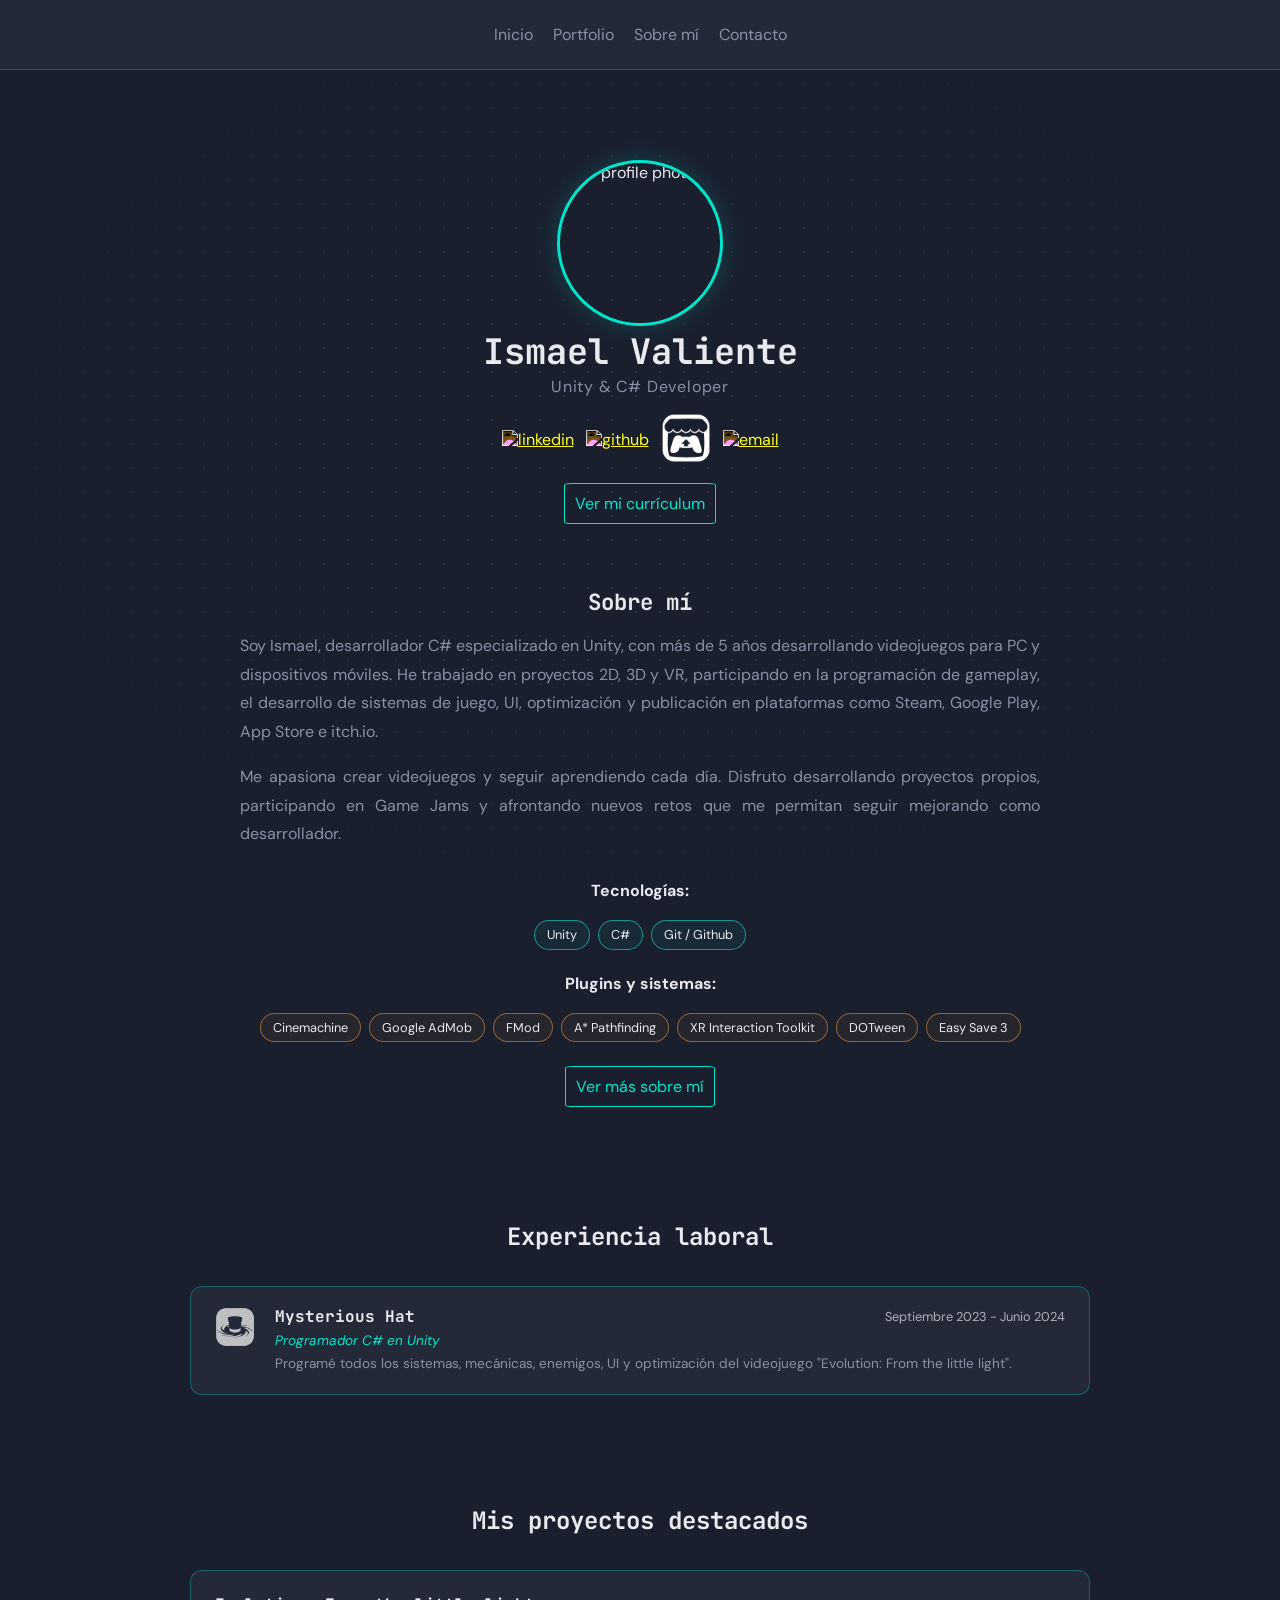
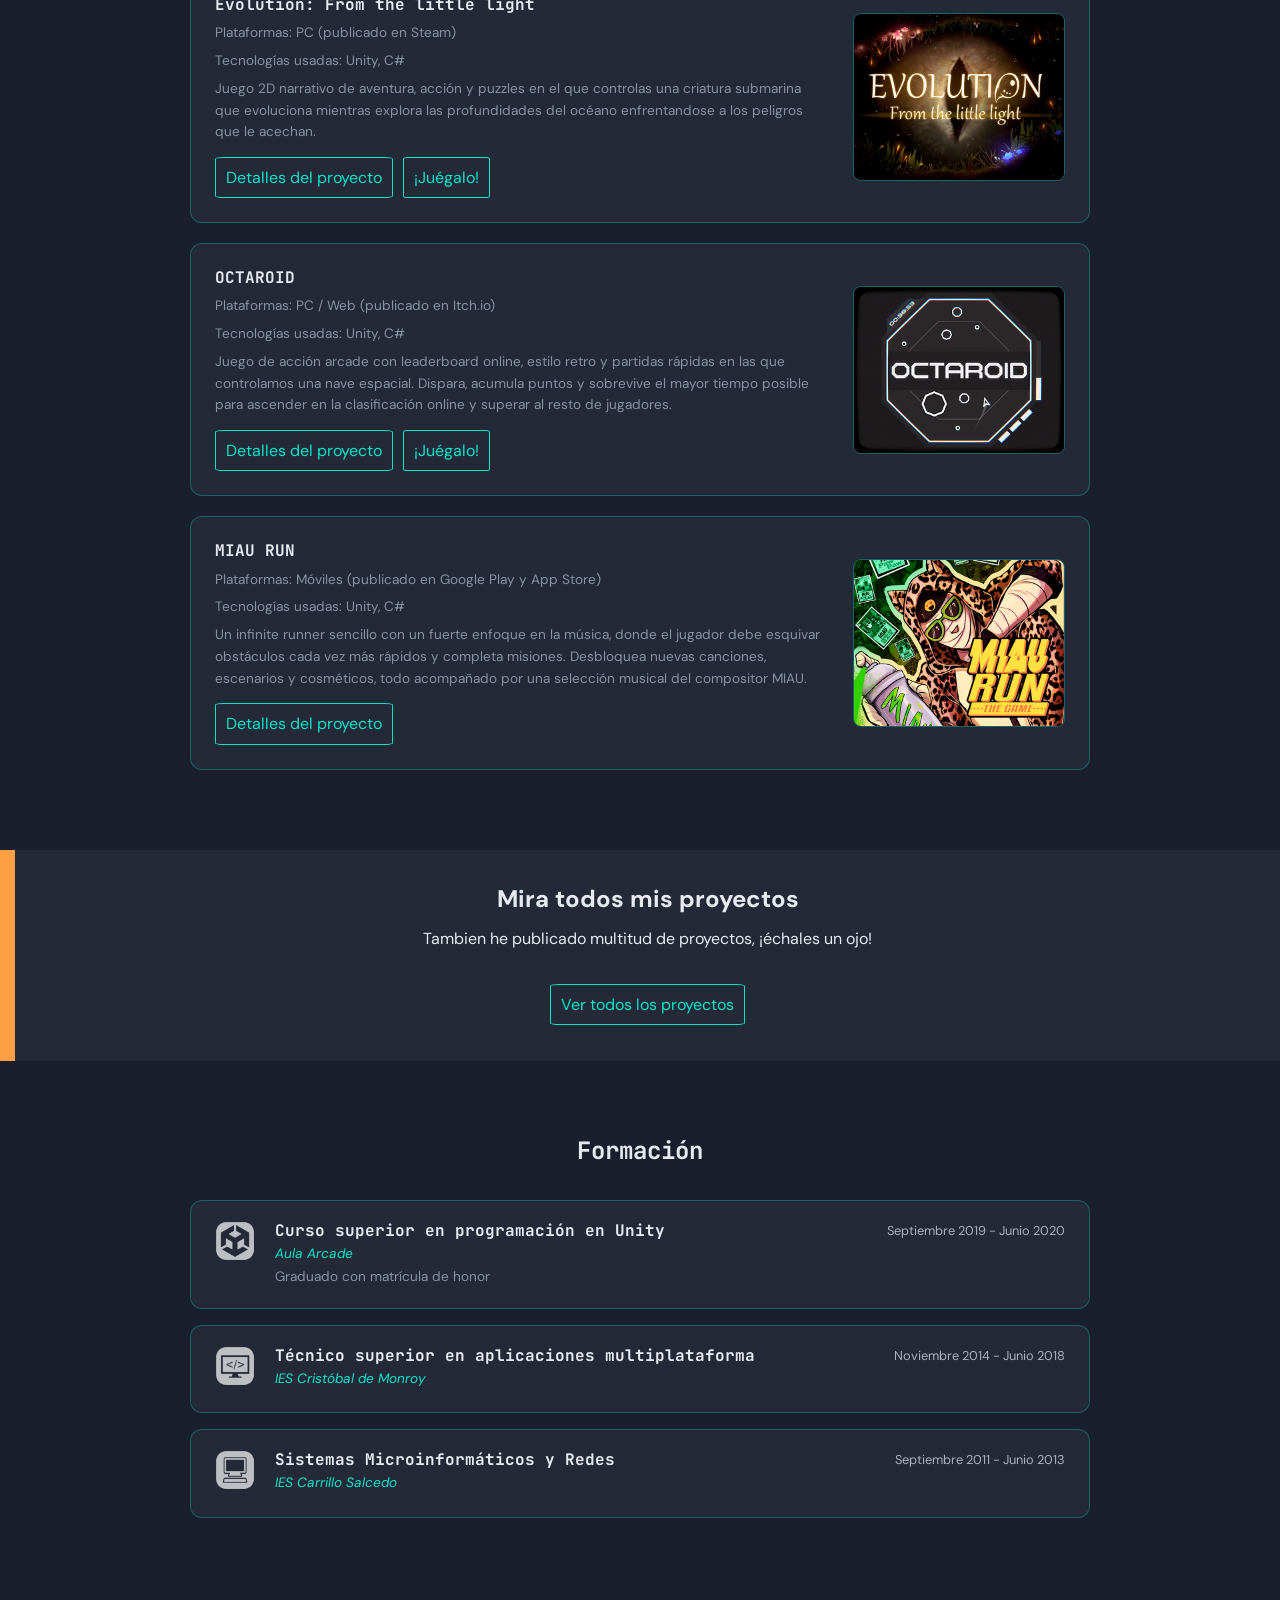
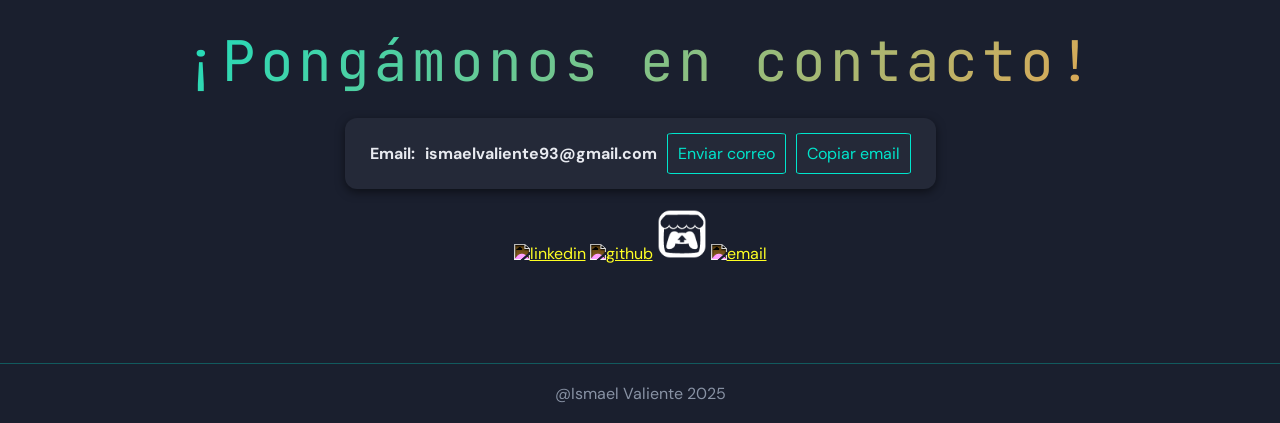
==== index.html @ 90ca14db "Index page play now button removed from MIAU RUN" ====
<!DOCTYPE html>
<html lang="en">

<head>
    <meta charset="UTF-8">
    <meta name="viewport" content="width=device-width, initial-scale=1.0">
    <!-- Review this part and modify it to your liking -->
    <meta name="description" content="Sample text for portfolio template meta tag">
    <meta name="keywords" content="Sample text for portfolio template meta tag">
    <meta name="author" content="Sample text for portfolio template meta tag">
    <title>Ismael Valiente Porfolio</title>
    <!-- Adding favicon for older and modern browsers,
        It is best to add favicon to the main folder, 
        I used an only ico converter for best result,
        Do not forget to clear you cache to see the changes -->
    <link rel="shortcut icon" type="image/x-icon" href="favicon.ico">
    <link rel="icon" type="image/x-icon" href="favicon.ico">
    <link rel="stylesheet" type="text/css" href="style.css">
    <link rel="stylesheet" type="text/css" href="custom-style.css">
    <!-- font for the quote -->
    <link rel="preconnect" href="https://fonts.googleapis.com">
    <link rel="preconnect" href="https://fonts.gstatic.com" crossorigin>
    <link href="https://fonts.googleapis.com/css2?family=Covered+By+Your+Grace&display=swap" rel="stylesheet">
    <!-- font for the body -->
    <link rel="preconnect" href="https://fonts.googleapis.com">
    <link rel="preconnect" href="https://fonts.gstatic.com" crossorigin>
    <link href="https://fonts.googleapis.com/css2?family=Montserrat:wght@200&display=swap" rel="stylesheet">
    <link rel="preconnect" href="https://fonts.gstatic.com" crossorigin>
    <link href="https://fonts.googleapis.com/css2?family=Montserrat:wght@400&display=swap" rel="stylesheet">
    <!-- font for headings -->
    <link rel="preconnect" href="https://fonts.googleapis.com">
    <link rel="preconnect" href="https://fonts.gstatic.com" crossorigin>
    <link href="https://fonts.googleapis.com/css2?family=Oswald:wght@200&display=swap" rel="stylesheet">
    <link rel="preconnect" href="https://fonts.gstatic.com" crossorigin>
    <link href="https://fonts.googleapis.com/css2?family=Oswald:wght@400&display=swap" rel="stylesheet">
</head>

<body>
    <!-- navigation bar -->
    <nav class="sticky">
        <label for="drop" class="toggle" id="main-toggle">
            <span class="nav-icon"></span>
        </label>
        <input type="checkbox" id="drop">
        <ul class="main-nav">
            <li><a href="index.html">Inicio</a></li>
            <li><a href="portfolio.html">Portfolio</a></li>
            <li><a href="about-me.html">Sobre mí</a></li>
            <li><a href="#contact-me">Contacto</a></li>
        </ul>
    </nav>

    <!-- hero -->
    <section class="hero-section">
        <div class="hero-photo-wrapper">
            <img src="assets/profile-photo.png" alt="profile photo" class="hero-photo">
        </div>
        <h1 class="hero-name">Ismael Valiente</h1>
        <p class="hero-subtitle">Unity & C# Developer</p>
        <div class="hero-social">
            <a href="https://www.linkedin.com/in/ismaelvalientemaldonado/" target="_blank"><img class="logo" src="assets/linkedin.png" alt="linkedin"></a>
            <a href="https://github.com/ixmas93" target="_blank"><img class="logo" src="assets/github.png" alt="github"></a>
            <a href="https://wolf-byte.itch.io/" target="_blank"><img class="logo" src="assets/itchio-icon.png" alt="itch.io"></a>
            <a href="mailto:ismaelvaliente93@gmail.com"><img class="logo" src="assets/email.png" alt="email"></a>
        </div>
        <a href="assets/curriculum.pdf" target="_blank" class="button-outline">Ver mi currículum</a>
    </section>

    <!-- about me -->
    <section class="aboutme-section">
        <h2 class="aboutme-title">Sobre mí</h2>
        <div class="aboutme-text">
            <p>Soy Ismael, desarrollador C# especializado en Unity, con más de 5 años desarrollando videojuegos
                 para PC y dispositivos móviles. He trabajado en proyectos 2D, 3D y VR, participando en la 
                 programación de gameplay, el desarrollo de sistemas de juego, UI, optimización y publicación 
                 en plataformas como Steam, Google Play, App Store e itch.io.</p>

            <p>Me apasiona crear videojuegos y seguir aprendiendo cada día. Disfruto desarrollando proyectos 
                propios, participando en Game Jams y afrontando nuevos retos que me permitan seguir mejorando 
                como desarrollador.</p>
        </div>

        <!-- Tecnologías -->
        <div class="aboutme-pills-block">
            <span class="tech-label">Tecnologías:</span>
            <div class="tech-pills">
                <span class="tech-pill">Unity</span>
                <span class="tech-pill">C#</span>
                <span class="tech-pill">Git / Github</span>
            </div>
        </div>

        <!-- Plugins -->
        <div class="aboutme-pills-block">
            <span class="tech-label">Plugins y sistemas:</span>
            <div class="tech-pills tech-pills-orange">
                <span class="tech-pill">Cinemachine</span>
                <span class="tech-pill">Google AdMob</span>
                <span class="tech-pill">FMod</span>
                <span class="tech-pill">A* Pathfinding</span>
                <span class="tech-pill">XR Interaction Toolkit</span>
                <span class="tech-pill">DOTween</span>
                <span class="tech-pill">Easy Save 3</span>
            </div>
        </div>

        <!-- botón ver más -->
        <div class="aboutme-more">
            <a href="about-me.html" class="button-outline">Ver más sobre mí</a>
        </div>

    </section>

    <!-- EXPERIENCE -->
    <section class="experience-section">
        <h2>Experiencia laboral</h2>

        <!-- Experiencia 1 -->
        <div class="experience-item">
            <div class="experience-left">
                <img src="assets/mysterioushat-icon.png" alt="Empresa Icono" class="experience-icon">
            </div>
            <div class="experience-right">
                <div class="experience-header">
                    <span class="company-name">Mysterious Hat</span>
                    <span class="experience-dates">Septiembre 2023 - Junio 2024</span>
                </div>
                <div class="experience-role">
                    Programador C# en Unity
                </div>
                <div class="experience-description">
                    Programé todos los sistemas, mecánicas, enemigos, UI y optimización del videojuego "Evolution: From the little light".
                </div>
            </div>
        </div>

    </section>

    <!-- MAIN PROJECTS -->
    <section class="featured-projects">
        <h2>Mis proyectos destacados</h2>

        <!-- Evolution -->
        <div class="featured-project">
            <div class="project-info">
                <h3>Evolution: From the little light</h3>
                <p>Plataformas: PC (publicado en Steam)</p>
                <p>Tecnologías usadas: Unity, C#</p>
                <p>
                    Juego 2D narrativo de aventura, acción y puzzles en el que controlas
                    una criatura submarina que evoluciona mientras explora las profundidades
                    del océano enfrentandose a los peligros que le acechan.
                </p>
                <div class="project-buttons">
                    <a href="evolution-project.html" class="button-outline">Detalles del proyecto</a>
                    <a href="https://store.steampowered.com/app/2710880/Evolution_From_the_little_light/"  target="_blank" rel="noopener noreferrer" class="button-outline">¡Juégalo!</a>
                </div>
            </div>

            <div class="project-image">
                <img src="assets/project-assets/evolution-thumbnail.jpg" alt="Evolution game">
            </div>
        </div>

        <!-- Octaroid -->
        <div class="featured-project">
            <div class="project-info">
                <h3>OCTAROID</h3>
                <p>Plataformas: PC / Web (publicado en Itch.io)</p>
                <p>Tecnologías usadas: Unity, C#</p>
                <p>
                    Juego de acción arcade con leaderboard online, estilo retro y partidas rápidas en las que 
                    controlamos una nave espacial. Dispara, acumula puntos y sobrevive el mayor 
                    tiempo posible para ascender en la clasificación online y superar al resto de jugadores.
                </p>

                <div class="project-buttons">
                    <a href="octaroid-project.html" class="button-outline">Detalles del proyecto</a>
                    <a href="https://wolf-byte.itch.io/octaroid" target="_blank" rel="noopener noreferrer" class="button-outline">¡Juégalo!</a>
                </div>
            </div>

            <div class="project-image">
                <img src="assets/project-assets/octaroid-thumbnail.jpg" alt="Octaroid game">
            </div>
        </div>

        <!-- Miau Run -->
        <div class="featured-project">
            <div class="project-info">
                <h3>MIAU RUN</h3>
                <p>Plataformas: Móviles (publicado en Google Play y App Store)</p>
                <p>Tecnologías usadas: Unity, C#</p>
                <p>
                    Un infinite runner sencillo con un fuerte enfoque en la música, donde el jugador 
                    debe esquivar obstáculos cada vez más rápidos y completa misiones. Desbloquea nuevas canciones, escenarios 
                    y cosméticos, todo acompañado por una selección musical del compositor MIAU.
                </p>

                <div class="project-buttons">
                    <a href="miaurun-project.html" class="button-outline">Detalles del proyecto</a>
                </div>
            </div>

            <div class="project-image">
                <img src="assets/project-assets/miaurun-thumbnail.jpg" alt="MIAU RUN">
            </div>
        </div>

    </section>
    

    <!-- ALL PROJECTS BANNER -->
    <article class="baby-pink">
        <h2>Mira todos mis proyectos</h2>
        <p>Tambien he publicado multitud de proyectos, ¡échales un ojo!</p>
        <p class="padding-top"><a href="portfolio.html" class="button-outline">Ver todos los proyectos</a></p>
    </article>


    <!-- FORMACIÓN -->
    <section class="experience-section">
        <h2>Formación</h2>

        <div class="experience-item">
            <div class="experience-left">
                <img src="assets/unity-icon.png" alt="Formación icono" class="experience-icon">
            </div>
            <div class="experience-right">
                <div class="experience-header">
                    <span class="company-name">Curso superior en programación en Unity</span>
                    <span class="experience-dates">Septiembre 2019 - Junio 2020</span>
                </div>
                <div class="experience-role">Aula Arcade</div>
                <div class="experience-description">Graduado con matrícula de honor</div>
            </div>
        </div>

        <div class="experience-item">
            <div class="experience-left">
                <img src="assets/programming-icon.png" alt="Formación icono" class="experience-icon">
            </div>
            <div class="experience-right">
                <div class="experience-header">
                    <span class="company-name">Técnico superior en aplicaciones multiplataforma</span>
                    <span class="experience-dates">Noviembre 2014 - Junio 2018</span>
                </div>
                <div class="experience-role">IES Cristóbal de Monroy</div>
            </div>
        </div>

        <div class="experience-item">
            <div class="experience-left">
                <img src="assets/informatic-icon.png" alt="Formación icono" class="experience-icon">
            </div>
            <div class="experience-right">
                <div class="experience-header">
                    <span class="company-name">Sistemas Microinformáticos y Redes</span>
                    <span class="experience-dates">Septiembre 2011 - Junio 2013</span>
                </div>
                <div class="experience-role">IES Carrillo Salcedo</div>
            </div>
        </div>

    </section>

    <!-- contact me -->
    <section id="contact-me" class="contact-section">
        <h1 class="medium-spacing center">¡Pongámonos en contacto!</h1>

        <section class="contact-email">
            <span class="email-label">Email:</span>
            <span id="email-address">ismaelvaliente93@gmail.com</span>
            <a href="mailto:ismaelvaliente93@gmail.com" class="button-outline">Enviar correo</a>
            <a href="javascript:void(0)" class="button-outline" onclick="copyEmail()">Copiar email</a>
            <span id="copy-message" class="copy-popup"></span>
        </section>

        <section class="box-contact margin-auto padding-top">
            <span>
                <a href="https://www.linkedin.com/in/ismaelvalientemaldonado/" target="_blank"><img class="logo" src="assets/linkedin.png" alt="linkedin"></a>
            </span>
            <span>
                <a href="https://github.com/ixmas93" target="_blank"><img class="logo" src="assets/github.png" alt="github"></a>
            </span>
            <span>
                <a href="https://wolf-byte.itch.io/" target="_blank"><img class="logo" src="assets/itchio-icon.png" alt="itch.io"></a>
            </span>
            <span>
                <a href="mailto:ismaelvaliente93@gmail.com" target="_blank"><img class="logo" src="assets/email.png" alt="email"></a>
            </span>
        </section>
    </section>

    <!-- footer -->
    <footer>@Ismael Valiente 2025</footer>

</body>

</html>


<script>

function copyEmail() {
    const email = document.getElementById("email-address").textContent;
    navigator.clipboard.writeText(email);

    const message = document.getElementById("copy-message");
    message.textContent = "¡Email copiado!";

    // posiciónar la burbuja sobre el botón
    const button = event.currentTarget;
    const rect = button.getBoundingClientRect();

    // ponemos la burbuja ligeramente arriba del botón
    message.style.top = (button.offsetTop - 30) + "px";
    message.style.left = button.offsetLeft + "px";

    // mostrar
    message.classList.add("visible");

    // desaparecer después de 2 segundos
    setTimeout(() => {
        message.classList.remove("visible");
    }, 2000);
}

</script>
---- style.css ----
/* BODY */
html{
    font-size: 100%;
    line-height: 1.2rem;
    /* text-size adjust is to maintain the text-size even when the users rotates their phone to landscape view */
    -webkit-text-size-adjust: 100%;
    /* Firefox supports only the android version and safari supports only the ios version at the moment according to MDN (2023)*/
    -moz-text-size-adjust: 100%;
    -ms-text-size-adjust: 100%;
}

body {
    background-color: rgba(253, 244, 244, 30%);
    font-family: 'Montserrat', Arial, sans-serif;
    margin: 0px;
}
/*-------------------------------------------*/

/* GENERAL */
/* Fonts */
.large{
    font-weight: normal;
    line-height: normal;
    font-family: 'Oswald', Arial, sans-serif;
    font-size: 5rem;
    letter-spacing: 4px;
    font-weight: bold;
    text-transform: uppercase;
    margin: 0px;  
    background-image: linear-gradient(135deg, rgb(250, 113, 283)0%, rgb(255, 142, 134)60%);
    background-clip: text;
    -webkit-background-clip: text;
    -webkit-text-fill-color: transparent;
    word-wrap: break-word;
}

.medium-spacing{
    font-weight: normal;
    line-height: normal;
    font-family: 'Oswald', Arial, sans-serif;
    font-size: 4rem;
    letter-spacing: 4px;
    margin: 0px;
}

.medium-spacing-halfsize{
    font-weight: normal;
    line-height: normal;
    font-family: 'Oswald', Arial, sans-serif;
    font-size: 2rem;
    letter-spacing: 4px;
    margin: 0px;
}

.main-title-large{
    font-weight: normal;
    line-height: normal;
    font-size: 3rem;
}

.main-title{
    font-weight: normal;
    line-height: normal;
    font-size: 1.5rem;
}

.small{
    font-weight: normal;
    font-size: 0.7rem;
}

.quote{
    font-family: 'Covered By Your Grace', cursive, sans-serif;
    font-size: 1.5em;
}

.uppercase{
    text-transform: uppercase;
}

.italic{
    font-style: italic;
}

.bold{
    font-weight: bold;
}

.colorful-letter{
    background-image: linear-gradient(135deg, rgb(250, 113, 283)0%, rgb(255, 142, 134)60%);
    background-clip: text;
    -webkit-background-clip: text;
    -webkit-text-fill-color: transparent;
}

/* Background colors */
.baby-pink{
    background-color: rgba(253, 129, 187, 0.3);
    margin: 20px auto;
    padding: 20px;
    text-align: center;
}

.baby-pink-light{
    background-color: rgba(243, 162, 200, 0.3);
    margin: 20px auto;
    padding: 20px;
    text-align: center;
}

/* Setting alignments and sizing */
/* for the flexbox */
.wrapper{
    max-width: 1200px;
    margin: auto;
    padding: 20px;
    display: flex;
    gap: 20px 20px;
}

.column{
    flex: 50%;
}

.w-900{
    max-width: 900px;
    margin: auto;
}

/* for the grid system */
.grid-system-2{
    display: grid;
    grid-template-columns: repeat(2, 1fr);
    gap: 1rem;
}

.grid-system-4{
    display: grid;
    grid-template-columns: repeat(auto-fill, minmax(200px, 1fr));
    gap: 1rem;
}

/* other */
.max-width{
    max-width: 450px;
}

.max-height{
    max-height: 350px;
}

.align-center{
    align-self: center;
}

.justify-content{
    justify-content: right;
}

.justify{
    text-align: justify;
}

.center{
    text-align: center;
}

.padding{
    padding: 20px;
}

.padding-top{
    padding-top: 20px;
}

.padding-right{
    padding-right: 20px;
}

.padding-bottom{
    padding-bottom: 20px;
}

.padding-left{
    padding-left: 20px;
}

.margin-auto{
    margin: auto;
}

.margin-trbl10{
    margin: 10px;
}

/* for sticky bottom button */
.flex{
    display: flex;
    flex-direction: column;
}

.bottom{
    align-self: flex-start;
    margin-top: auto;
}

/* Miscellaneous */
.button{
    background-color: rgba(253, 129, 187, 0.3);
    padding: 10px;
    text-decoration: none;
    border-radius: 5%;
    color: black;
}

/* I only used button-outline on this project, but you may like the other one more */
.button-outline{
    border: 2px solid  rgba(253, 129, 187, 0.3);
    padding: 10px;
    text-decoration: none;
    border-radius: 5%;
    color: black;
}

.link{
    text-decoration: none;
}

/* I had to double this code, because of the :hover and :active on link above */
.link-no-scale{
    text-decoration: none;
}

.no-padding-list-item{
    padding-left: 0;
}

.padding-list-10{
    padding: 10px;
}

.no-bullet-list{
    list-style-type: none;
}

.project-card-button{
    display: flex;
    gap: 10px;
    margin-top: auto;
}

/* ---------------------------------- */

/* ANIMATIONS AND OTHER BEAUTIES */
.button-outline:hover, .button-outline:active{
    border: 2px solid rgba(253, 129, 187, 0.3);
    background-color: rgba(253, 129, 187, 0.6);
    padding: 10px;
    text-decoration: none;
    border-radius: 5%;
    color: rgb(255, 255, 255);
    transition: background-color 1s ease, color 1s ease;
    box-sizing: border-box;
}

.link:hover, .link:active{
    font-size: 1.2rem;
    transform: scale(1.5);
    transition: 1s ease-in-out;
    /* second solution: */
    /* font-size: 1.2rem; 
    transition: font-size 2s ease-in-out;  */
}

.progress-bar:hover, .progress-bar:active {
    box-shadow: 5px 5px 5px #cdadcd;
    transition: box-shadow 1s ease;
}

/* ---------------------------------- */

/* NAV */
nav {
    margin-bottom: 30px;
}

.main-nav{
    background-color: rgb(253, 249, 249);
    display: flex;
    list-style-type: none;
    justify-content: center;
    padding: 20px;
    margin: 0px;
}

.main-nav li {
    padding: 5px 10px;
}

.main-nav li a {
    color: #000000;
    text-decoration: none;
}

.main-nav li a:hover {
    color: rgb(20, 255, 236);
    text-decoration: none;
    font-weight: bold;
}

.sticky {
    position: -webkit-sticky; /* for Safari */
    position: sticky;
    top: 0;
    align-self: flex-start; /* <-- this is the fix */
}

/* Nav-icon */
.toggle, #drop{
    display: none;
}

#main-toggle{
    border: 1px solid #df36854d;
    float: right;
    padding: 20px;
    /* position: relative; */
    user-select: none;
}

.nav-icon{
    background-color: #df36854d;
    display: block;
    height: 3px;
    width: 10px;
    position: relative;
}

.nav-icon::before,
.nav-icon::after{
    background-color: #df36854d;
    content: "";
    display: block;
    height: 100%;
    width: 100%;
    position: absolute;
}

.nav-icon::before{
    top: 5px;
}

.nav-icon::after{
    top: -5px;
}
/* ---------------------------------- */

/* FOOTER */
footer{
    color: #000000;
    text-align: center;
    padding: 20px 0px;
}
/* ---------------------------------- */

/* INTRODUCTION */
.header-img{
    border-radius: 70%;
}
/* ---------------------------------- */

/* ARTICLE */
/* Everything here is made with general classes. Find them in the GENERAL section */
/* ---------------------------------- */

/* ABOUT ME */
/* Everything here is made with general classes. Find them in the GENERAL section */
/* ---------------------------------- */

/* SKILLS */
.skills {
    list-style: none;
    text-transform: uppercase;
}

.progress-bar {
    background-color: #323232;
    display: block;
    height: 10px;
    border-radius: 20px;
}

.progress-bar span {
    height: 10px;
    float: left;
    background: linear-gradient(135deg, rgb(13, 115, 119)0%, rgb(20, 255, 236)60%);
    border-radius: 20px;
    -webkit-background: linear-gradient(135deg, rgb(13, 115, 119) 0%, rgb(20, 255, 236) 60%);
    -webkit-border-radius: 20px;
}

.html {
    width: 90%;
    animation: html 3s;
}

.css {
    width: 75%;
    animation: css 3s;
}

.javascript {
    width: 63%;
    animation: javascript 3s;
}

.php {
    width: 54%;
    animation: php 3s;
}

.comm-adapt {
    width: 90%;
    animation: comm-adapt 3s;
}

.team-player {
    width: 85%;
    animation: team-player 3s;
}

.problem-solving {
    width: 82%;
    animation: problem-solving 3s;
}

.open-minded {
    width: 75%;
    animation: open-minded 3s;
}

@keyframes html {
    0% {
        width: 0%;
    }
    100% {
        width: 90%;
    }
}

@keyframes css {
    0% {
        width: 0%;
    }
    100% {
        width: 75%;
    }
}

@keyframes javascript {
    0% {
        width: 0%;
    }
    100% {
        width: 63%;
    }
}

@keyframes php {
    0% {
        width: 0%;
    }
    100% {
        width: 54%;
    }
}

@keyframes comm-adapt {
    0% {
        width: 0%;
    }
    100% {
        width: 90%;
    }
}

@keyframes team-player {
    0% {
        width: 0%;
    }
    100% {
        width: 85%;
    }
}

@keyframes problem-solving {
    0% {
        width: 0%;
    }
    100% {
        width: 82%;
    }
}

@keyframes open-minded {
    0% {
        width: 0%;
    }
    100% {
        width: 75%;
    }
}
/* ---------------------------------- */

/* PROJECTS */
/* I also used these card settings on other sub-pages */
.card{
    box-shadow: 0 3px 10px rgb(127 110 187 / 0.2); 
    padding: 20px;
}

.box{
    display: block;       
    width: 95%;           
    max-width: 400px;     
    height: auto;         
    margin: 0 auto 15px auto; 
}

.column.card.justify.flex{
    display: flex;
    flex-direction: column;
    width: 100%;       
    max-width: 300px;  /* controla el ancho máximo de cada tarjeta */
}

.projects-wrapper {
    display: flex;
    flex-wrap: wrap;          /* permite que bajen a otra fila si no caben */
    justify-content: center;  /* centra las tarjetas horizontalmente */
    gap: 20px 20px;           /* espacio entre tarjetas */
    max-width: 1200px;        /* ancho máximo opcional */
    margin: auto;             /* centra el contenedor en la página */
    padding: 20px;            /* igual que tu wrapper original */
}

/* ---------------------------------- */

/* CONTACT ME */
.box-contact{
    display: block;
    width: 100%; 
    text-align: center;
}

.logo{
    width: 50px;
}
/* ---------------------------------- */

/* SPECIAL THANKS */
/* Everything here is made with general classes. Find them in the GENERAL section */
/* ---------------------------------- */

/* RESPONSIVENESS */
/* Had to pay attention for that wondow.innerWidth when calculated max-width */
@media screen and (max-width: 867px){
    body{
        font-size: 90%;
    }

    .grid-system-2{
        grid-template-columns: 1fr;
    }

    .large{
        font-size: 4rem;
    }

    .medium-spacing{
        font-size: 2.5rem;
    }

    .main-title-large{
        font-size: 2rem;
        text-align: center;  
        margin: 0;
    }

    .main-title{
        text-align: center;
        margin: 0;
    }

    .small{
        font-size: 0.6rem;
    }

    .max-width{
        max-width: 300px
    }

    .max-height{
        max-height: 250px;
    }

    .padding-top{
        padding-top: 10px;
    }
    
    .padding-right{
        padding-right: 10px;
    }

    .padding-bottom{
        padding-bottom: 10px;
    }
    
    .padding-left{
        padding-left: 10px;
    }

    .logo{
        width: 40px;
    }
}

/* wrapper on home page looks better with this @media */
@media screen and (max-width: 750px){
    .wrapper{
        flex-direction: column;
        gap: 20px 0px;
    }

    .column{
        flex: 100%;
    }

    .box{
        width: 90%;
        margin: 0 auto 15px auto;
    }

    .thanks{
        text-align: center;
    }
}

/* media query for hamburger menu with dropdown */
@media screen and (max-width: 510px){
    .main-nav{
        display: none;
    }

    .toggle{
        display: block;
        background-color: #ffffff;
        border: 1px solid #fd81bb4d;
    }
    
    .toggle:hover{
        background-color: #f0e7e7;
    }
    
    #drop:checked+.main-nav{
        display: block;
    }

    nav{
        padding-bottom: 25px;
    }

    .max-width{
        max-width: 100%;
    }
}

/* media query for smaller screens */
/* smaller fonts were my way to go */
@media screen and (max-width: 377px){
    body{
        line-height: 1.5rem;
    }

    .large{
        font-size: 3rem;
    }

    .medium-spacing{
        font-size: 1.5rem;
    }

    .medium-spacing-halfsize{
        font-size: 1.5rem;
    }

    .main-title{
        font-size: 1rem;
    }

    .main-title-large{
        font-size: 1.5rem;
    }
}

/* DARK THEME */
@media (prefers-color-scheme: dark) {
    body {
        background-color: rgb(33, 33, 33);
        color: white;
    }

    .baby-pink {
        background-color: rgb(13, 115, 119);
    }

    .baby-pink-light {
        background-color: rgb(33, 33, 33);
        border: 2px solid rgb(13, 115, 119);
    }

    .main-nav {
        background-color: rgb(33, 33, 33);
    }

    .main-nav li a {
        color: white;
    }

    .main-nav li a:hover {
        color: rgb(20, 255, 236);
    }

    #main-toggle{
        border: 1px solid rgba(255, 255, 255, 0.6);
        background-color: rgb(33, 33, 33);
    }
    
    .nav-icon{
        background-color: rgba(255, 255, 255, 0.6);
    }
    
    .nav-icon::before,
    .nav-icon::after{
        background-color: rgba(255, 255, 255, 0.6);
    }

    .button-outline{
        border: 2px solid rgb(20, 255, 236);
        color: white;
    }

    .button-outline:hover, .button-outline:active{
        border: 2px solid rgb(20, 255, 236);
        background-color: rgb(0, 164, 148);
    }

    .card{
        box-shadow: 0 0px 0px; 
        border: 2px solid rgb(20, 255, 236);
    }

    .logo{
        background-color: white;
        padding: 2px;
        border-radius: 4px;
    }

    .hobbies{
        background-color: white;
        border-radius: 100%;
        padding: 10px;
    }

    footer{
        color: white;
    }

    @media screen and (max-width: 929px) {
        .baby-pink-light {
            margin-left: 10px;
            margin-right: 10px;
        }
    }
}
---- custom-style.css ----
/* =========================
   TEMA GENERAL
========================= */
@import url('https://fonts.googleapis.com/css2?family=JetBrains+Mono:wght@400;700&family=DM+Sans:wght@300;400;500&display=swap');

:root {
    --color-bg:        #1a1f2e;
    --color-bg-card:   #242938;
    --color-accent:    #00e5cc;
    --color-accent2:   #ff9f43;
    --color-text:      #e8eaf0;
    --color-text-muted:#8892a4;
    --color-border:    rgba(0, 229, 204, 0.3);
}

body {
    background-color: var(--color-bg);
    color: var(--color-text);
    font-family: 'DM Sans', sans-serif;
}

body::before {
    content: '';
    position: fixed;
    inset: 0;
    z-index: -1;
    background-image: radial-gradient(circle, #00e5cc 1px, transparent 1px);
    background-size: 24px 24px;
    opacity: 0.1; /* <-- cambia este valor para más o menos intensidad */
    mask-image: radial-gradient(ellipse at center, black 40%, transparent 80%);
    -webkit-mask-image: radial-gradient(ellipse at center, black 40%, transparent 80%);
}

/* Fuente monospace para títulos grandes */
.large, .medium-spacing, .medium-spacing-halfsize {
    font-family: 'JetBrains Mono', monospace !important;
    background-image: linear-gradient(135deg, var(--color-accent) 0%, var(--color-accent2) 100%);
    background-clip: text;
    -webkit-background-clip: text;
    -webkit-text-fill-color: transparent;
}

.main-title-large, .main-title {
    font-family: 'JetBrains Mono', monospace !important;
    color: var(--color-text);
}

/* Nav */

/* Nav siempre por encima */
nav {
    z-index: 100;
}

.main-nav {
    background-color: var(--color-bg-card);
    border-bottom: 1px solid var(--color-border);
}

.main-nav li a {
    color: var(--color-text-muted);
}

.main-nav li a:hover {
    color: var(--color-accent);
}

/* Secciones con fondo alternativo */
.baby-pink {
    background-color: var(--color-bg-card);
    border-left: 15px solid var(--color-accent2);
    color: var(--color-text);
}

.baby-pink-light {
    background-color: var(--color-bg-card);
    border: 1px solid var(--color-border);
    color: var(--color-text);
}

/* Botones */
.button-outline {
    border: 1.5px solid var(--color-accent);
    color: var(--color-accent);
    background: transparent;
}

.button-outline:hover, .button-outline:active {
    background-color: var(--color-accent);
    color: var(--color-bg);
    border-color: var(--color-accent);
    transform: none;
}

/* Tarjetas */
.card {
    background-color: var(--color-bg-card);
    border: 1px solid var(--color-border);
    box-shadow: none;
}

/* Colorful letter ahora usa el acento */
.colorful-letter {
    background-image: linear-gradient(135deg, var(--color-accent) 0%, var(--color-accent2) 100%);
    background-clip: text;
    -webkit-background-clip: text;
    -webkit-text-fill-color: transparent;
}

/* Footer */
footer {
    color: var(--color-text-muted);
    border-top: 1px solid var(--color-border);
}

/* Iconos de contacto */
.logo {
    background-color: transparent;
    filter: invert(1) brightness(2);
}


/* =========================
   GENERAL
========================= */
button.button-outline{
    background: transparent;
    border: 2px solid rgba(253, 129, 187, 0.3);
    padding: 10px;
    border-radius: 5%;
    color: rgb(255, 255, 255);
    cursor: pointer;
}


/* =========================
   TECH STACK (SOBRE MÍ)
========================= */
.tech-stack {
    margin-top: 30px;
}

.tech-label {
    font-size: 1rem;
    font-weight: bold;
    display: block;
    margin-bottom: 8px;
}

.tech-pills {
    display: flex;
    flex-wrap: wrap;
    gap: 8px;
}

.tech-pill {
    border: 1.5px solid rgba(20, 255, 236, 0.5);
    border-radius: 20px;
    padding: 4px 12px;
    font-size: 0.8rem;
    background-color: rgba(20, 255, 236, 0.05);
    transition: background-color 0.3s ease, color 0.3s ease;
}

.tech-pill:hover {
    background-color: rgb(0, 164, 148);
    border-color: rgb(20, 255, 236);
    color: white;
}

/* =========================
   PILLS NARANJA (PLUGINS)
========================= */
.tech-pills-orange .tech-pill {
    border-color: rgba(255, 159, 67, 0.5);
    background-color: rgba(255, 159, 67, 0.05);
}

.tech-pills-orange .tech-pill:hover {
    background-color: var(--color-accent2);
    border-color: var(--color-accent2);
    color: var(--color-bg);
}


/* =========================
   EMAIL EN SOBRE MÍ
========================= */
.aboutme-contact {
    display: flex;
    flex-wrap: wrap;
    align-items: center;
    gap: 10px;
    margin-top: 20px;
    padding: 14px 20px;
    border-radius: 12px;
    background-color: var(--color-bg-card);
    border: 1px solid var(--color-border);
    position: relative;
}


/* =========================
   EXPERIENCIA Y FORMACIÓN
========================= */
.experience-section {
    max-width: 900px;
    margin: auto;
    padding: 40px 20px;
}

.experience-section h2 {
    text-align: center;
    margin-bottom: 40px;
    font-family: 'JetBrains Mono', monospace;
    color: var(--color-text);
}

.experience-item {
    display: flex;
    align-items: flex-start;
    gap: 20px;
    margin-bottom: 16px;
    padding: 20px 24px;
    background-color: var(--color-bg-card);
    border: 1px solid var(--color-border);
    border-radius: 12px;
    transition: border-color 0.3s ease;
}

.experience-item:hover {
    border-color: var(--color-accent);
}

.experience-left {
    flex-shrink: 0;
}

.experience-icon {
    width: 40px;
    height: 40px;
    border-radius: 8px;
    filter: invert(1) brightness(2);
    opacity: 0.7;
}

.experience-right {
    flex: 1;
}

.experience-header {
    display: flex;
    justify-content: space-between;
    align-items: flex-start;
    gap: 12px;
    margin-bottom: 4px;
    flex-wrap: wrap;
}

.company-name {
    font-size: 1rem;
    font-weight: bold;
    color: var(--color-text);
    font-family: 'JetBrains Mono', monospace;
}

.experience-dates {
    font-size: 0.8rem;
    color: var(--color-text);
    white-space: nowrap;
    opacity: 0.7;
}

.experience-role {
    font-style: italic;
    font-size: 0.85rem;
    color: var(--color-accent);
    margin-bottom: 4px;
}

.experience-description {
    font-size: 0.85rem;
    color: var(--color-text-muted);
    line-height: 1.5;
}

@media (max-width: 600px) {
    .experience-item {
        flex-direction: column;
        gap: 12px;
    }

    .experience-header {
        flex-direction: column;
        gap: 4px;
    }

    .experience-dates {
        white-space: normal;
    }
}

/* ===============================
   FEATURED PROJECTS SECTION
================================ */
.featured-projects {
    max-width: 900px;
    margin: auto;
    padding: 40px 20px;
}

.featured-projects h2 {
    text-align: center;
    margin-bottom: 40px;
    font-family: 'JetBrains Mono', monospace;
    color: var(--color-text);
}

.featured-project {
    display: flex;
    align-items: center;
    gap: 30px;
    margin-bottom: 20px;
    padding: 24px;
    background-color: var(--color-bg-card);
    border: 1px solid var(--color-border);
    border-radius: 12px;
    transition: border-color 0.3s ease;
}

.featured-project:hover {
    border-color: var(--color-accent);
}

.project-info {
    flex: 1;
}

.project-info h3 {
    font-family: 'JetBrains Mono', monospace;
    font-size: 1rem;
    color: var(--color-text);
    margin: 0 0 8px;
}

.project-info p {
    font-size: 0.85rem;
    color: var(--color-text-muted);
    margin: 0 0 6px;
    line-height: 1.6;
}

.project-buttons {
    display: flex;
    gap: 10px;
    margin-top: 14px;
    flex-wrap: wrap;
}

.project-image {
    flex-shrink: 0;
}

.project-image img {
    width: 210px;
    height: 166px;
    object-fit: cover;
    border-radius: 8px;
    border: 1px solid var(--color-border);
    display: block;
}

@media (max-width: 650px) {
    .featured-project {
        flex-direction: column;
    }

    .project-image img {
        width: 100%;
        height: auto;
    }

    .project-buttons {
        justify-content: center;
    }
}

.button-outline {
    border: 1.5px solid var(--color-accent);
    color: var(--color-accent);
    background: transparent;
    box-sizing: border-box;
    display: inline-block;
}

.button-outline:hover, .button-outline:active {
    background-color: var(--color-accent);
    color: var(--color-bg);
    border-color: var(--color-accent);
    border-width: 1.5px;
    box-sizing: border-box;
    transform: none;
    padding: 10px;
}

/* ===============================
   EMAIL CONTACT
================================ */

.contact-email {
    display: flex;                     /* cambia a flex “normal” */
    width: fit-content;                 /* ancho se ajusta al contenido */
    align-items: center;
    gap: 10px;
    flex-wrap: wrap;
    padding: 15px 25px;
    border-radius: 12px;
    background-color: #242938;
    position: relative;
    margin: 0 auto 30px auto;           /* ahora sí se centra */
    box-shadow: 0 3px 10px rgba(0,0,0,0.5);
}


.email-label{
    font-weight: bold;
}

#email-address{
    font-weight: bold;
}


/* burbuja flotante */
.copy-popup {
    position: absolute;
    background-color: rgba(255, 255, 255, 0.9);
    color: rgb(0, 0, 0);
    padding: 5px 10px;
    border-radius: 5px;
    font-size: 0.9rem;
    opacity: 0;
    pointer-events: none;
    white-space: nowrap;
    transform: translateY(0);
    transition: opacity 0.3s ease, transform 1s ease-out;
    z-index: 10;                       /* siempre encima del contenedor */
}

/* cuando se muestra, aplicamos clase "visible" */
.copy-popup.visible {
    opacity: 1;
    transform: translateY(-20px); /* se moverá 20px hacia arriba */
}

/* =========================
CONTACT SECTION
========================= */
    .contact-section {
        text-align: center;
        padding: 50px 20px 100px; /* <-- margen arriba y abajo de toda la sección */
    }

    .contact-section .medium-spacing {
        font-size: 3.5rem;
        margin-bottom: 20px; /* <-- espacio entre el título y el email */
        display: block;
    }

    .contact-email {
        margin-top: 0px;    /* <-- espacio arriba del bloque email */
        margin-bottom: 0px; /* <-- espacio abajo del bloque email, antes de los iconos */
    }

    .box-contact {
        margin-top: 0px; /* <-- espacio arriba de los iconos */
    }

    @media (max-width: 650px) {
        .contact-section .medium-spacing {
            font-size: 2rem;
        }
    }

    /* =========================
    ABOUT ME BOTTOM
    ========================= */
    .aboutme-bottom {
        display: flex;
        align-items: center;
        gap: 16px;
        margin-top: 20px;
        flex-wrap: wrap;
    }

    .aboutme-social {
        display: flex;
        align-items: center;
        gap: 10px;
    }

    /* =========================
   HERO SECTION
========================= */
.hero-section {
    display: flex;
    flex-direction: column;
    align-items: center;
    text-align: center;
    padding: 60px 20px 50px;
    gap: 16px;
}

/* Foto circular */
.hero-photo-wrapper {
    width: 160px;       /* <-- tamaño del círculo */
    height: 160px;
    border-radius: 50%;
    border: 3px solid var(--color-accent);
    overflow: hidden;
    box-shadow: 0 0 24px rgba(0, 229, 204, 0.2);
    flex-shrink: 0;
}

.hero-photo {
    width: 100%;
    height: 100%;
    object-fit: cover;          /* <-- recorta sin deformar */
    object-position: center top; /* <-- ajusta posición: center, top, 50% 20%, etc */
    display: block;
    scale: 1;                   /* <-- zoom: 1 = normal, 1.2 = acercado */
    transform-origin: center top;
}

/* Nombre */
.hero-name {
    font-family: 'JetBrains Mono', monospace;
    font-size: 2.2rem;
    font-weight: bold;
    color: var(--color-text);
    margin: 0;
}

/* Subtítulo */
.hero-subtitle {
    font-size: 1rem;
    color: var(--color-text-muted);
    margin: 0;
    letter-spacing: 0.05em;
}

/* Iconos redes */
.hero-social {
    display: flex;
    gap: 12px;
    align-items: center;
}

/* =========================
   ABOUT ME SECTION
========================= */
.aboutme-section {
    max-width: 800px;
    margin: 0 auto;
    padding: 0 20px 60px;
    text-align: center;
}

.aboutme-title {
    font-family: 'JetBrains Mono', monospace;
    font-size: 1.4rem;
    color: var(--color-text);
    margin-bottom: 20px;
}

.aboutme-text {
    text-align: justify;
    color: var(--color-text-muted);
    line-height: 1.8;
    margin-bottom: 32px;
}

.aboutme-text p {
    margin-bottom: 12px;
}

.aboutme-pills-row {
    display: flex;
    align-items: center;
    gap: 12px;
    flex-wrap: wrap;
    margin-bottom: 16px;
    text-align: left;
}

.aboutme-pills-row .tech-label {
    white-space: nowrap;
    font-weight: bold;
    font-size: 0.95rem;
    flex-shrink: 0;
}

.aboutme-pills-block {
    display: flex;
    flex-direction: column;
    align-items: center;
    gap: 12px;
    margin-bottom: 24px;
}

.aboutme-pills-block .tech-pills {
    justify-content: center;
}

.aboutme-more {
    margin-top: 24px;
    text-align: center;
}

/* Responsive */
@media (max-width: 500px) {
    .hero-photo-wrapper {
        width: 120px;
        height: 120px;
    }

    .hero-name {
        font-size: 1.6rem;
    }

    .aboutme-pills-row {
        flex-direction: column;
        align-items: flex-start;
    }
}
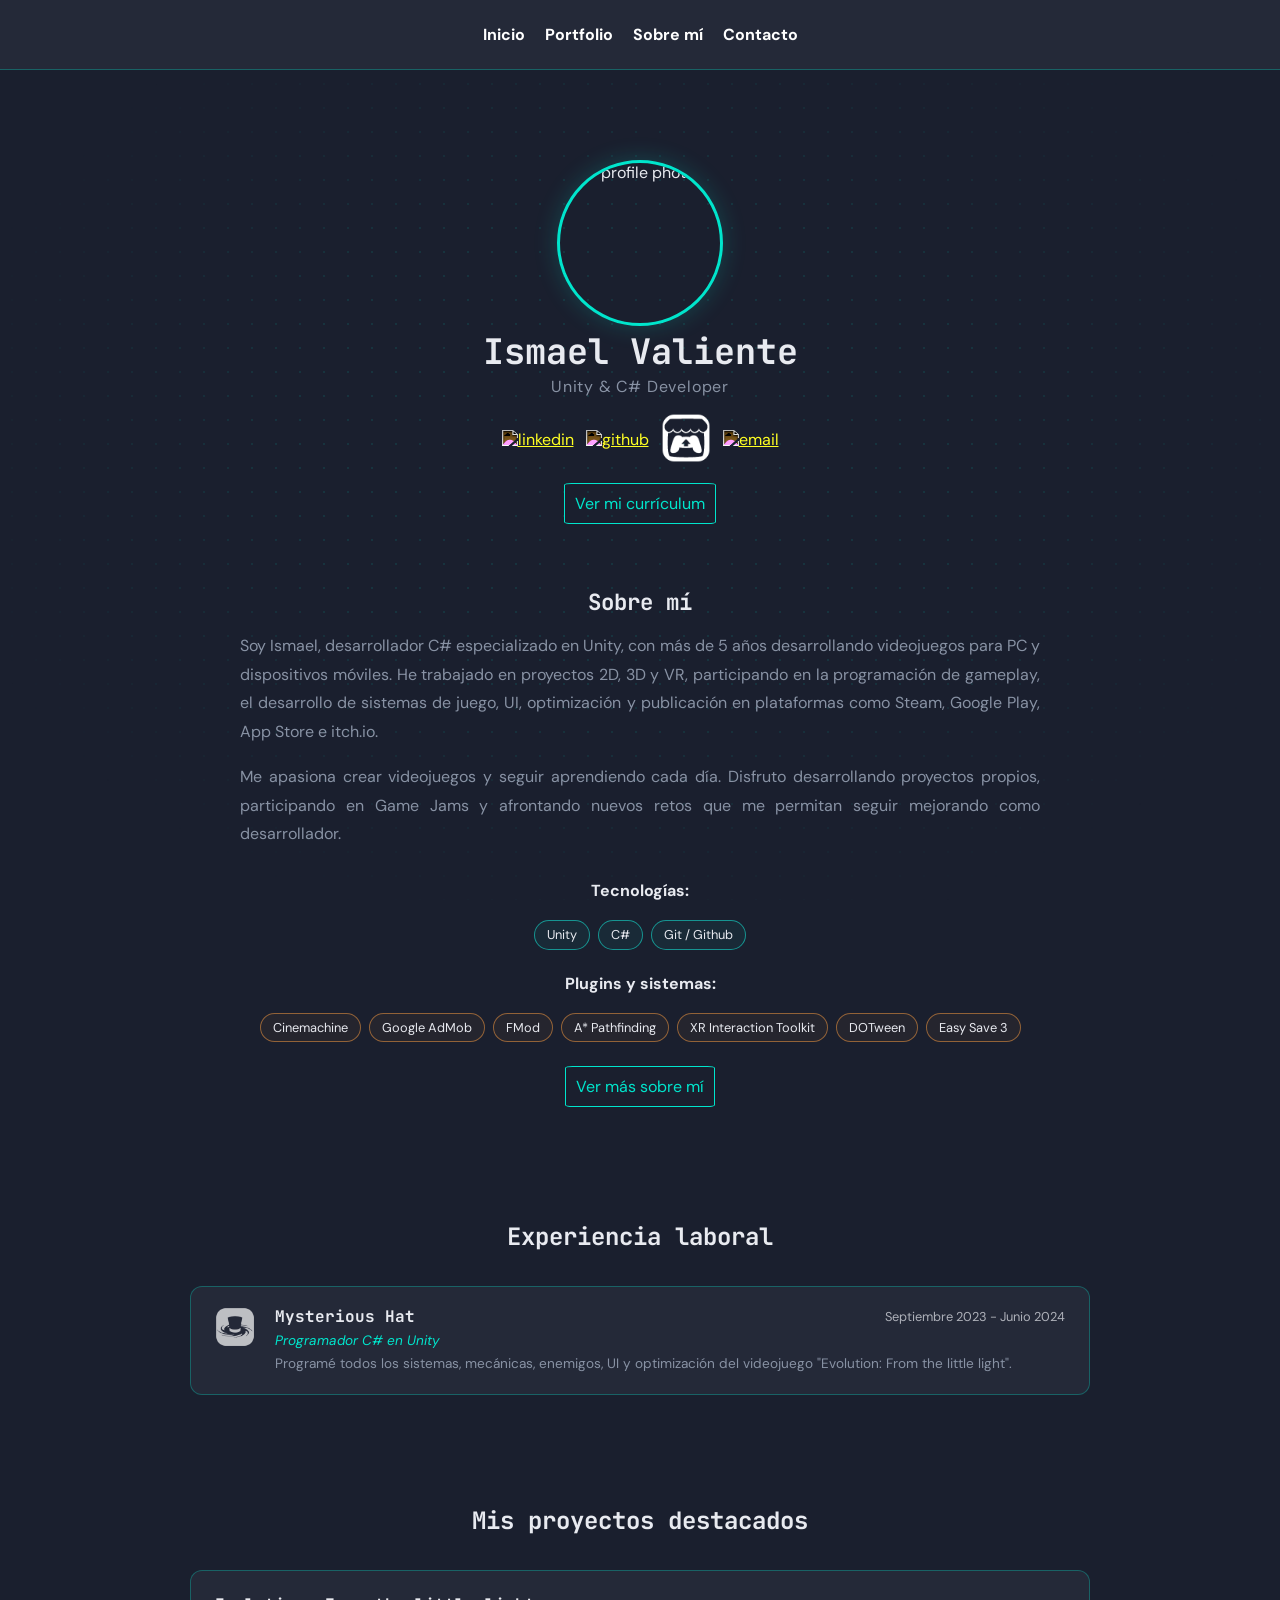
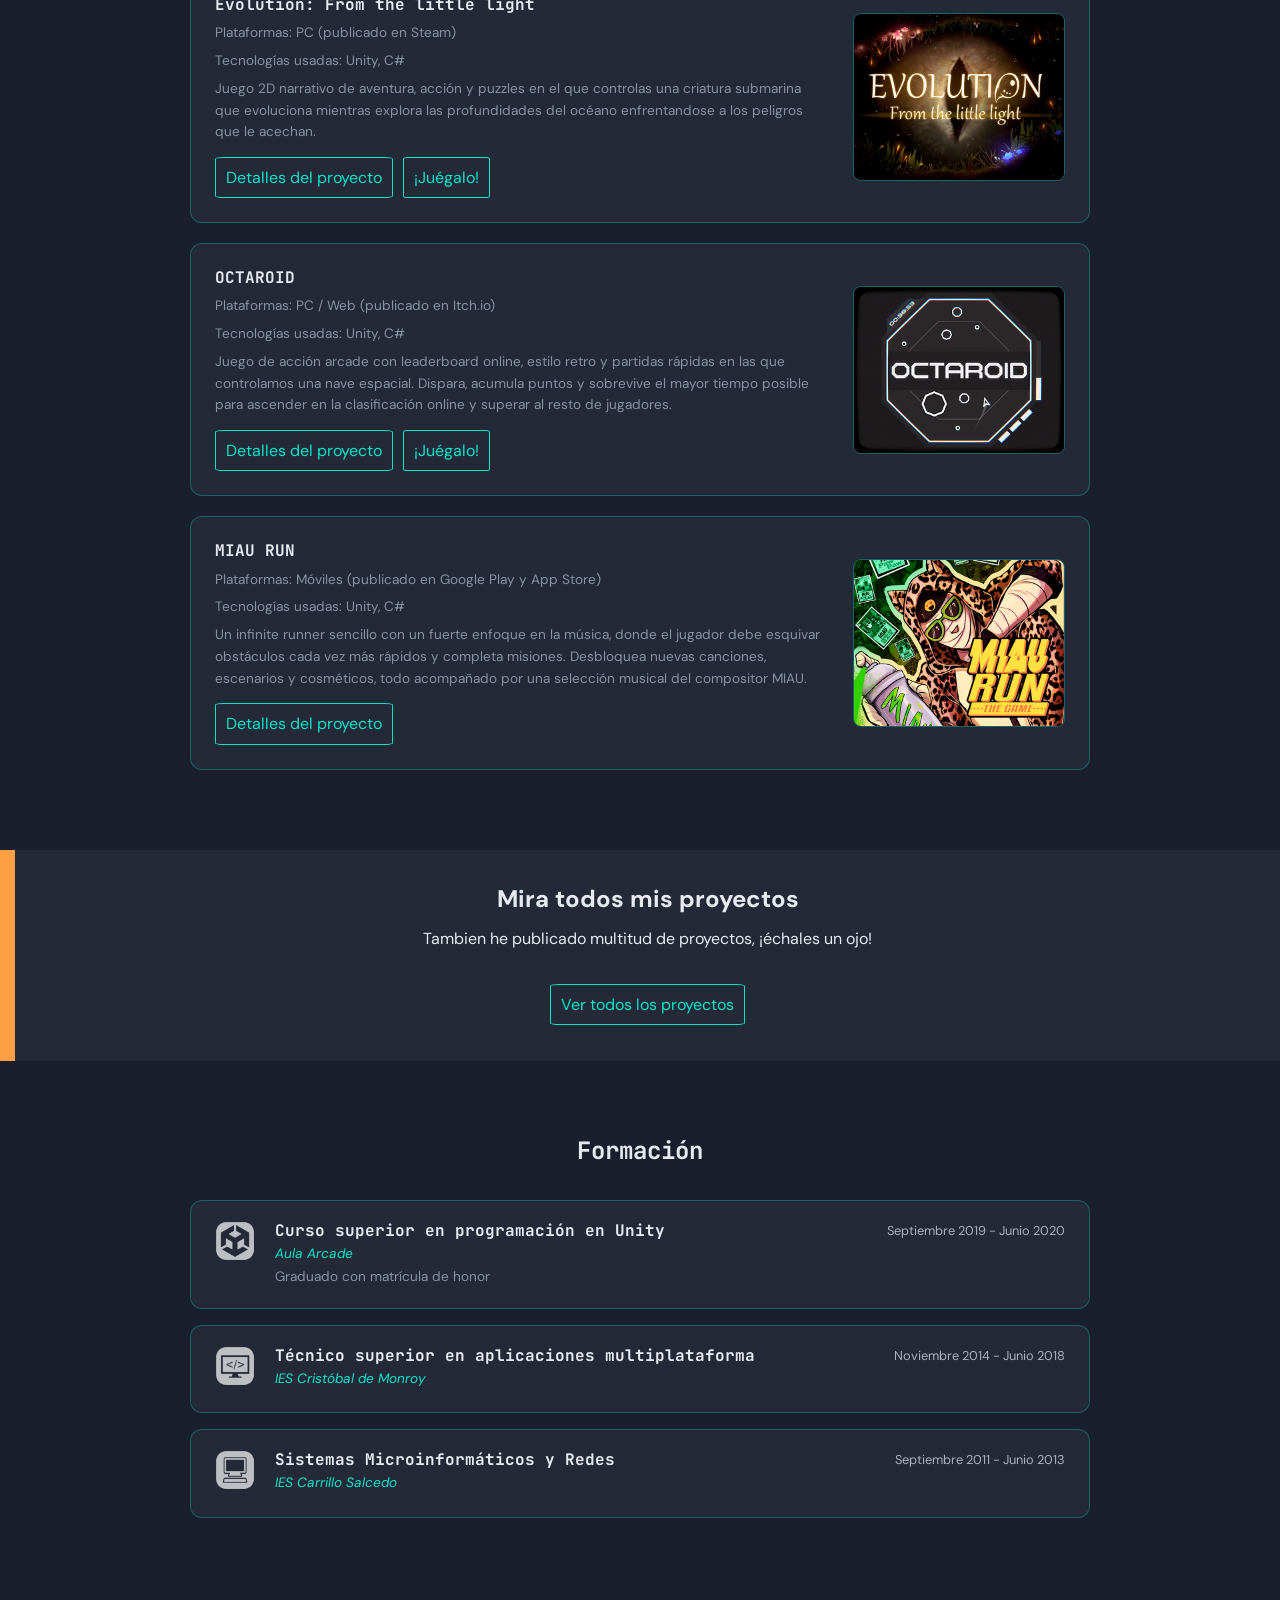
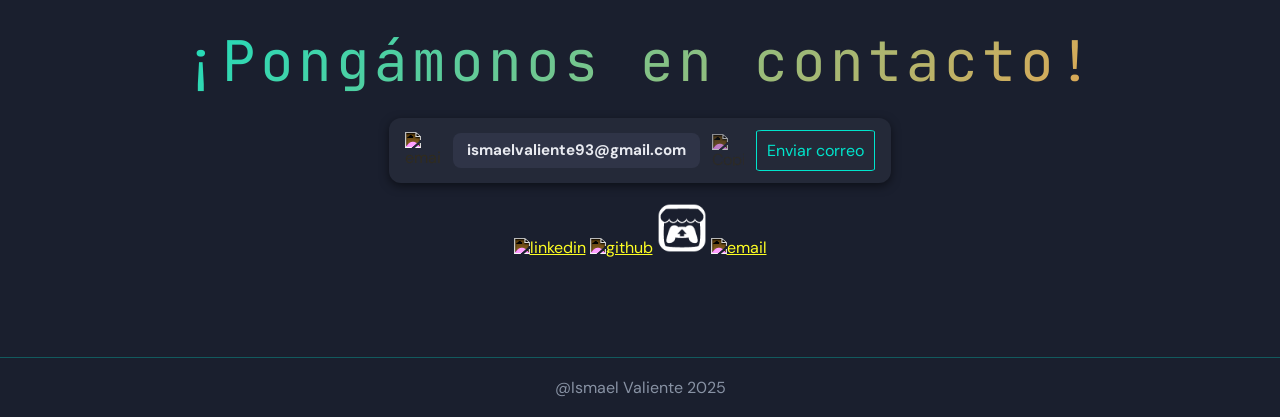
==== commit c1aa1177: "Email contact banner new design" ====
--- a/index.html
+++ b/index.html
@@ -269,12 +269,24 @@
         <h1 class="medium-spacing center">¡Pongámonos en contacto!</h1>
 
         <section class="contact-email">
-            <span class="email-label">Email:</span>
+        <!-- icono correo izquierda -->
+        <img src="assets/email.png" alt="email" class="contact-email-icon">
+        
+        <!-- email sobre fondo ligeramente más claro -->
+        <div class="contact-email-address-wrapper">
             <span id="email-address">ismaelvaliente93@gmail.com</span>
-            <a href="mailto:ismaelvaliente93@gmail.com" class="button-outline">Enviar correo</a>
-            <a href="javascript:void(0)" class="button-outline" onclick="copyEmail()">Copiar email</a>
-            <span id="copy-message" class="copy-popup"></span>
-        </section>
+        </div>
+
+        <!-- botón copiar (icono) -->
+        <img src="assets/email.png" alt="Copiar email" class="contact-copy-icon" 
+            onclick="copyEmail()" title="Copiar email">
+
+        <!-- botón enviar correo pegado a la derecha -->
+        <a href="mailto:ismaelvaliente93@gmail.com" class="button-outline contact-send-btn">Enviar correo</a>
+
+        <!-- notificación flotante -->
+        <span id="copy-message" class="copy-popup"></span>
+    </section>
 
         <section class="box-contact margin-auto padding-top">
             <span>
--- a/custom-style.css
+++ b/custom-style.css
@@ -58,7 +58,8 @@
 }
 
 .main-nav li a {
-    color: var(--color-text-muted);
+    color: #ffffff;
+    font-weight: bold;
 }
 
 .main-nav li a:hover {
@@ -406,32 +407,68 @@
 /* ===============================
    EMAIL CONTACT
 ================================ */
-
 .contact-email {
-    display: flex;                     /* cambia a flex “normal” */
-    width: fit-content;                 /* ancho se ajusta al contenido */
-    align-items: center;
-    gap: 10px;
-    flex-wrap: wrap;
-    padding: 15px 25px;
+    display: flex;
+    align-items: center;
+    gap: 12px;
+    padding: 12px 16px;         /* <-- padding interior del bloque */
     border-radius: 12px;
     background-color: #242938;
     position: relative;
-    margin: 0 auto 30px auto;           /* ahora sí se centra */
+    width: fit-content;
+    margin: 0 auto 30px auto;
     box-shadow: 0 3px 10px rgba(0,0,0,0.5);
 }
 
-
-.email-label{
+/* Icono del correo a la izquierda */
+.contact-email-icon {
+    width: 36px;                /* <-- tamaño del icono de correo */
+    height: 36px;
+    object-fit: contain;
+    flex-shrink: 0;
+    filter: invert(1) brightness(2);
+}
+
+/* Bloque con fondo ligeramente más claro donde va el email */
+.contact-email-address-wrapper {
+    background-color: #2f3447;  /* <-- color del fondo del email, ajusta a tu gusto */
+    border-radius: 8px;
+    padding: 8px 14px;          /* <-- padding interior del campo email */
+    display: flex;
+    align-items: center;
+}
+
+#email-address {
     font-weight: bold;
-}
-
-#email-address{
-    font-weight: bold;
-}
-
-
-/* burbuja flotante */
+    font-size: 0.95rem;         /* <-- tamaño del texto del email */
+    color: var(--color-text);
+    white-space: nowrap;
+}
+
+/* Icono de copiar email */
+.contact-copy-icon {
+    width: 32px;                /* <-- tamaño del icono de copiar */
+    height: 32px;
+    object-fit: contain;
+    cursor: pointer;
+    flex-shrink: 0;
+    filter: invert(1) brightness(2);
+    opacity: 0.7;
+    transition: opacity 0.2s ease;
+}
+
+.contact-copy-icon:hover {
+    opacity: 1;
+}
+
+/* Botón enviar correo pegado a la derecha */
+.contact-send-btn {
+    margin-left: auto;          /* <-- empuja el botón a la derecha */
+    white-space: nowrap;
+    flex-shrink: 0;
+}
+
+/* Burbuja flotante de confirmación */
 .copy-popup {
     position: absolute;
     background-color: rgba(255, 255, 255, 0.9);
@@ -444,13 +481,27 @@
     white-space: nowrap;
     transform: translateY(0);
     transition: opacity 0.3s ease, transform 1s ease-out;
-    z-index: 10;                       /* siempre encima del contenedor */
-}
-
-/* cuando se muestra, aplicamos clase "visible" */
+    z-index: 10;
+}
+
 .copy-popup.visible {
     opacity: 1;
-    transform: translateY(-20px); /* se moverá 20px hacia arriba */
+    transform: translateY(-20px);
+}
+
+/* Responsive */
+@media (max-width: 600px) {
+    .contact-email {
+        flex-wrap: wrap;
+        justify-content: center;
+        width: 90%;
+    }
+
+    .contact-send-btn {
+        margin-left: 0;
+        width: 100%;
+        text-align: center;
+    }
 }
 
 /* =========================
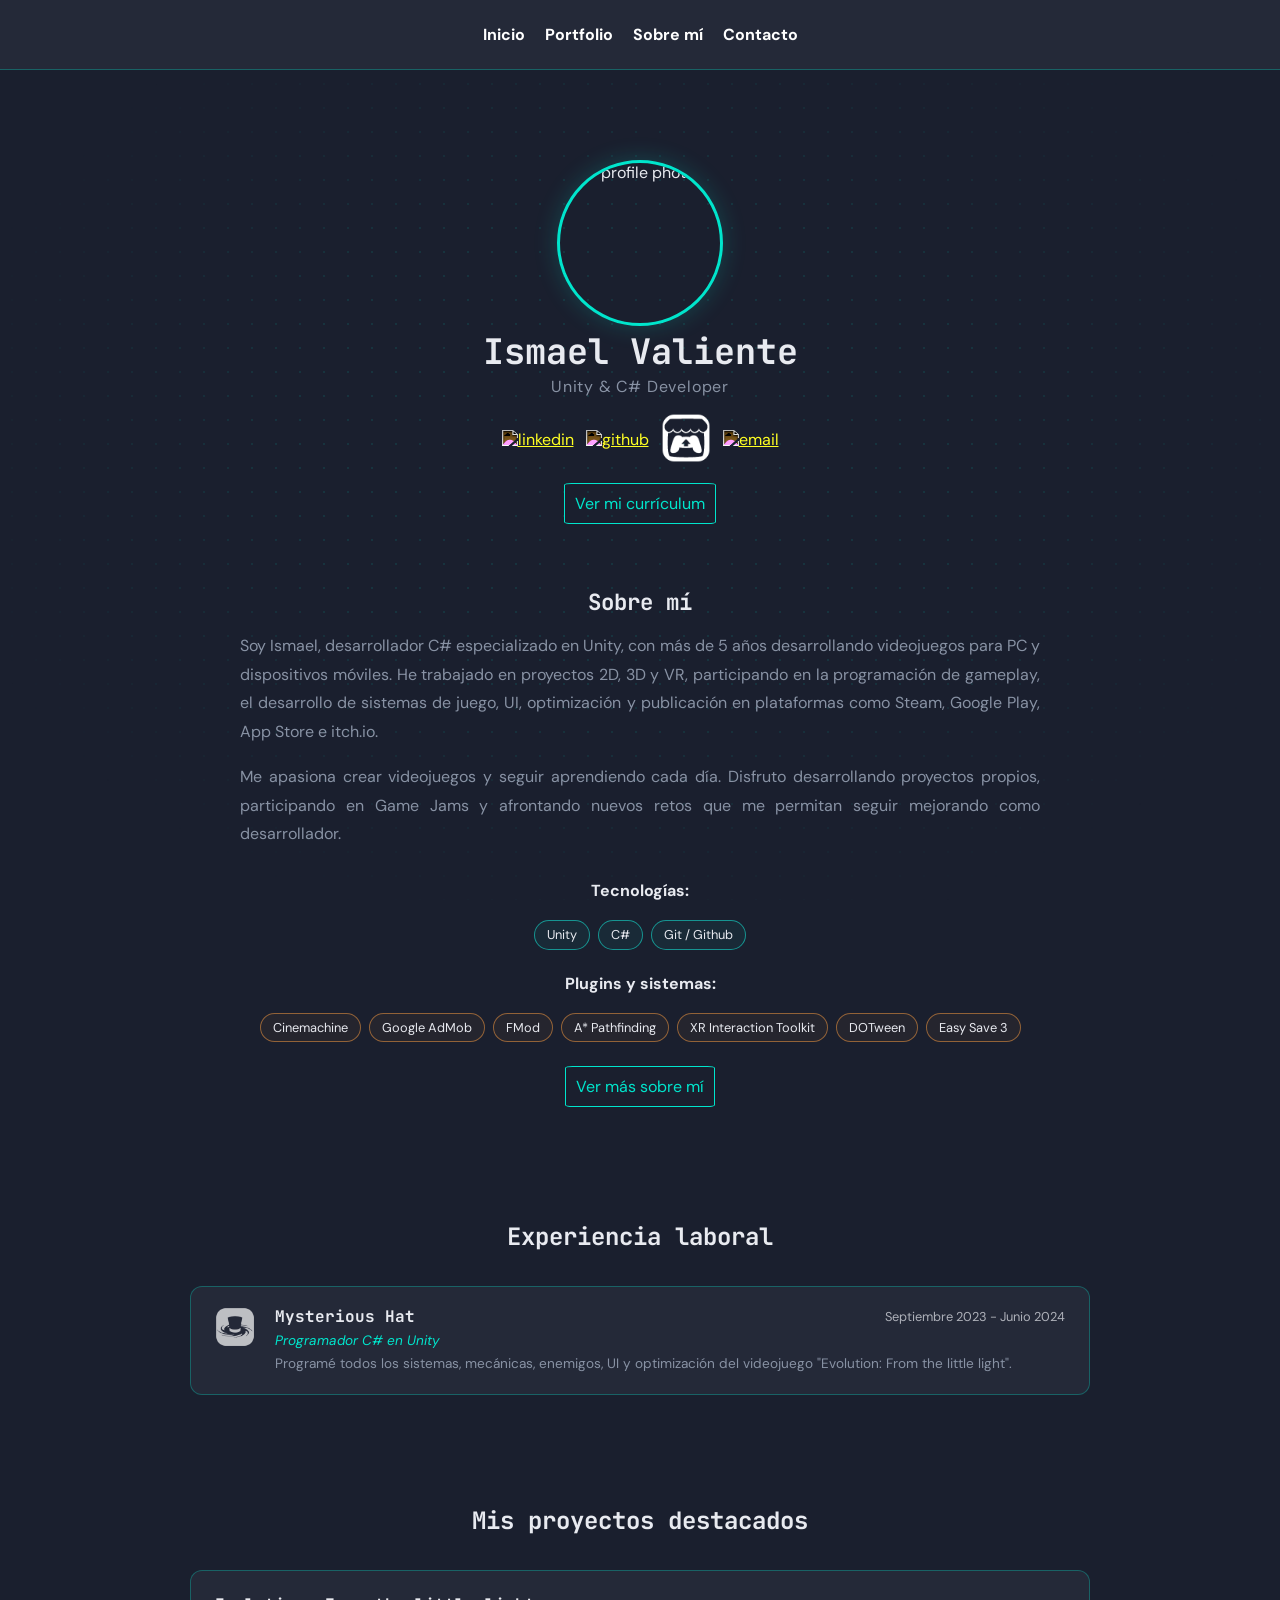
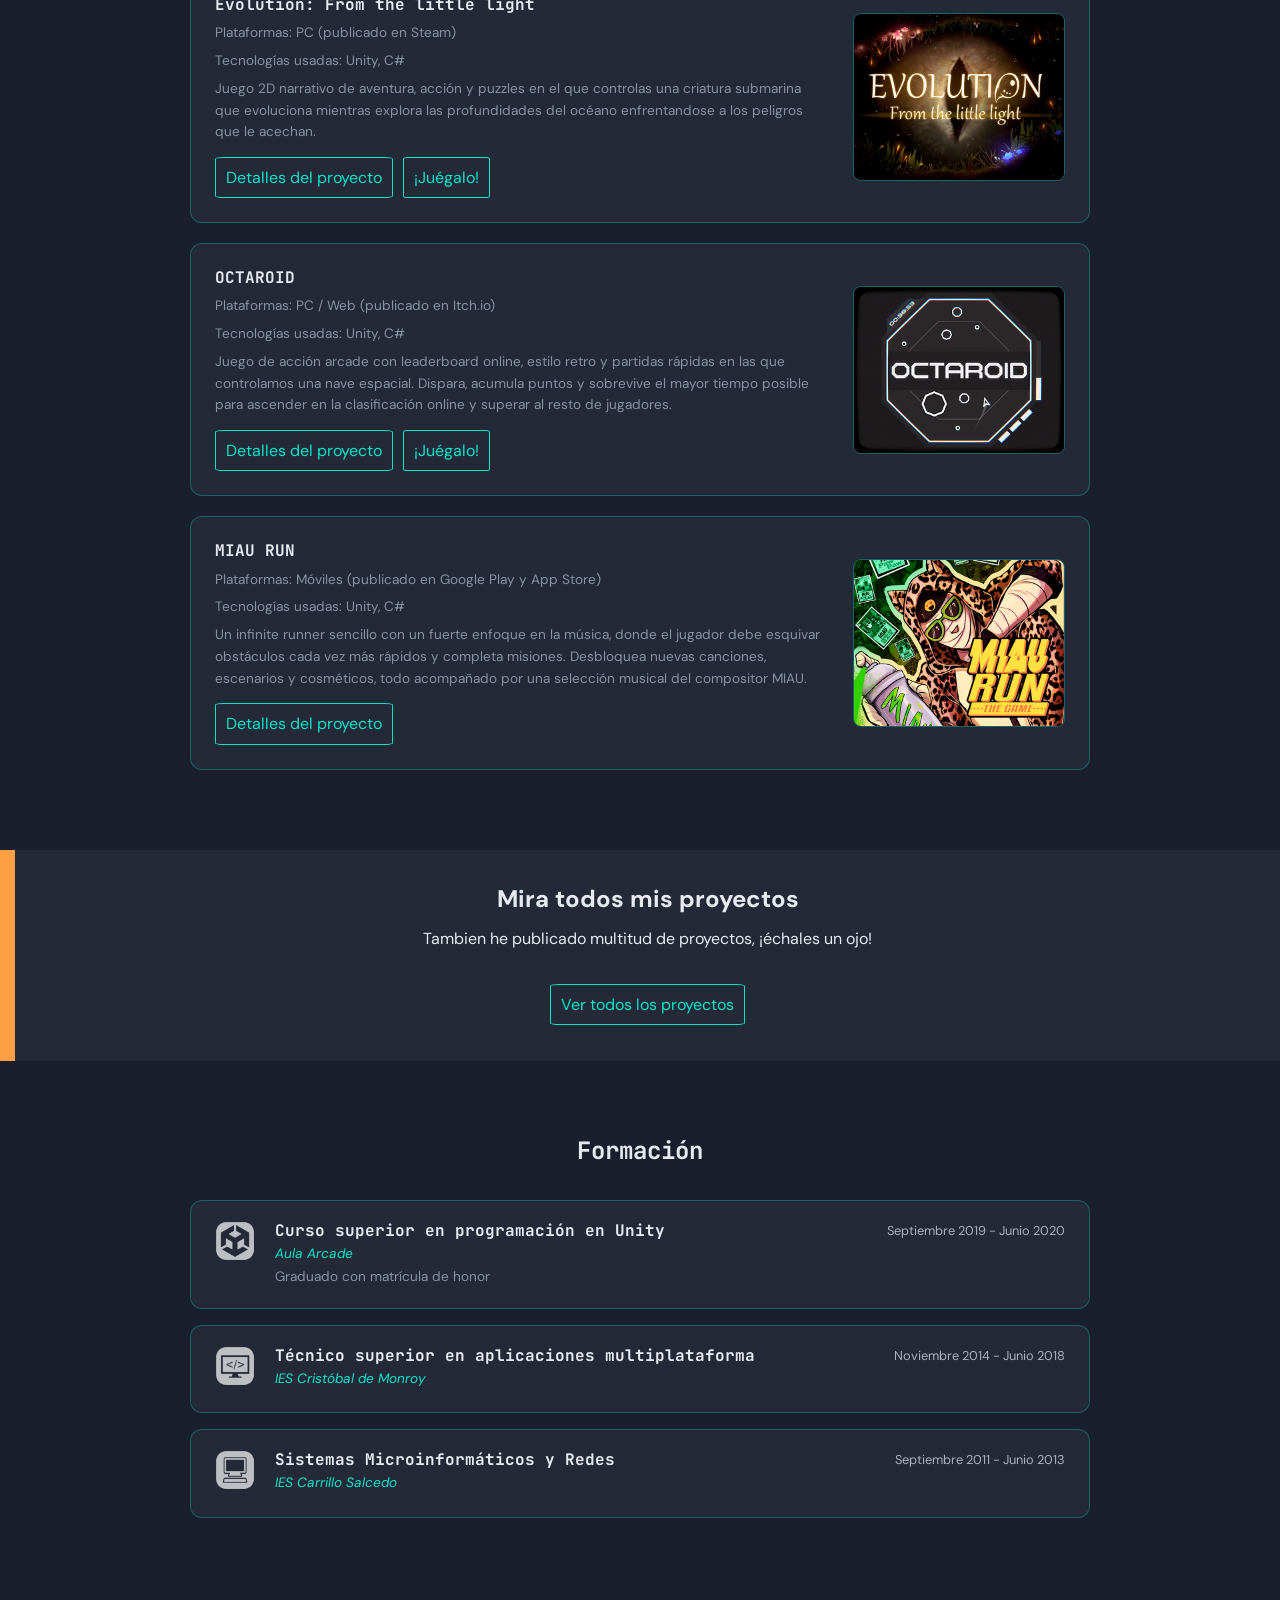
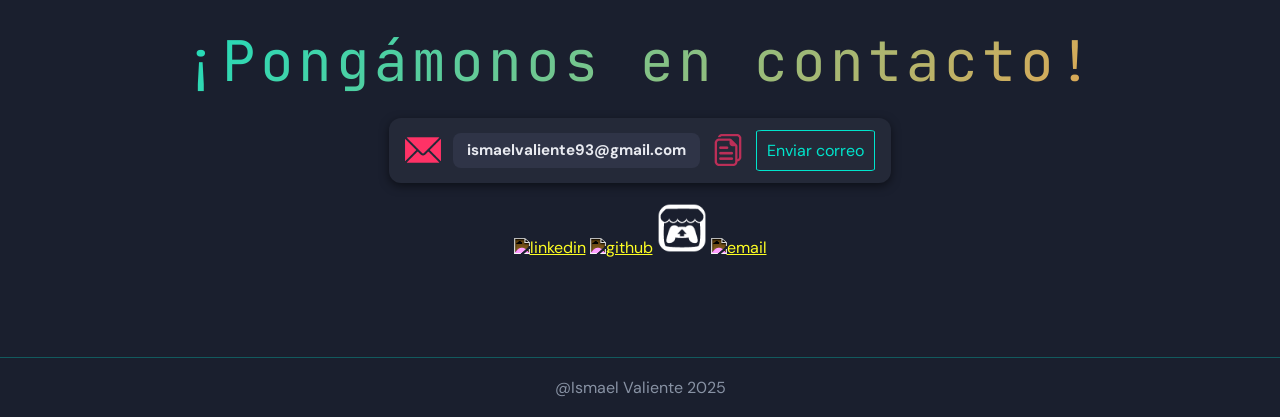
==== commit 137463fe: "Email contact new images" ====
--- a/index.html
+++ b/index.html
@@ -270,7 +270,7 @@
 
         <section class="contact-email">
         <!-- icono correo izquierda -->
-        <img src="assets/email.png" alt="email" class="contact-email-icon">
+        <img src="assets/email-icon.png" alt="email" class="contact-email-icon">
         
         <!-- email sobre fondo ligeramente más claro -->
         <div class="contact-email-address-wrapper">
@@ -278,7 +278,7 @@
         </div>
 
         <!-- botón copiar (icono) -->
-        <img src="assets/email.png" alt="Copiar email" class="contact-copy-icon" 
+        <img src="assets/copy-icon.png" alt="Copiar email" class="contact-copy-icon" 
             onclick="copyEmail()" title="Copiar email">
 
         <!-- botón enviar correo pegado a la derecha -->
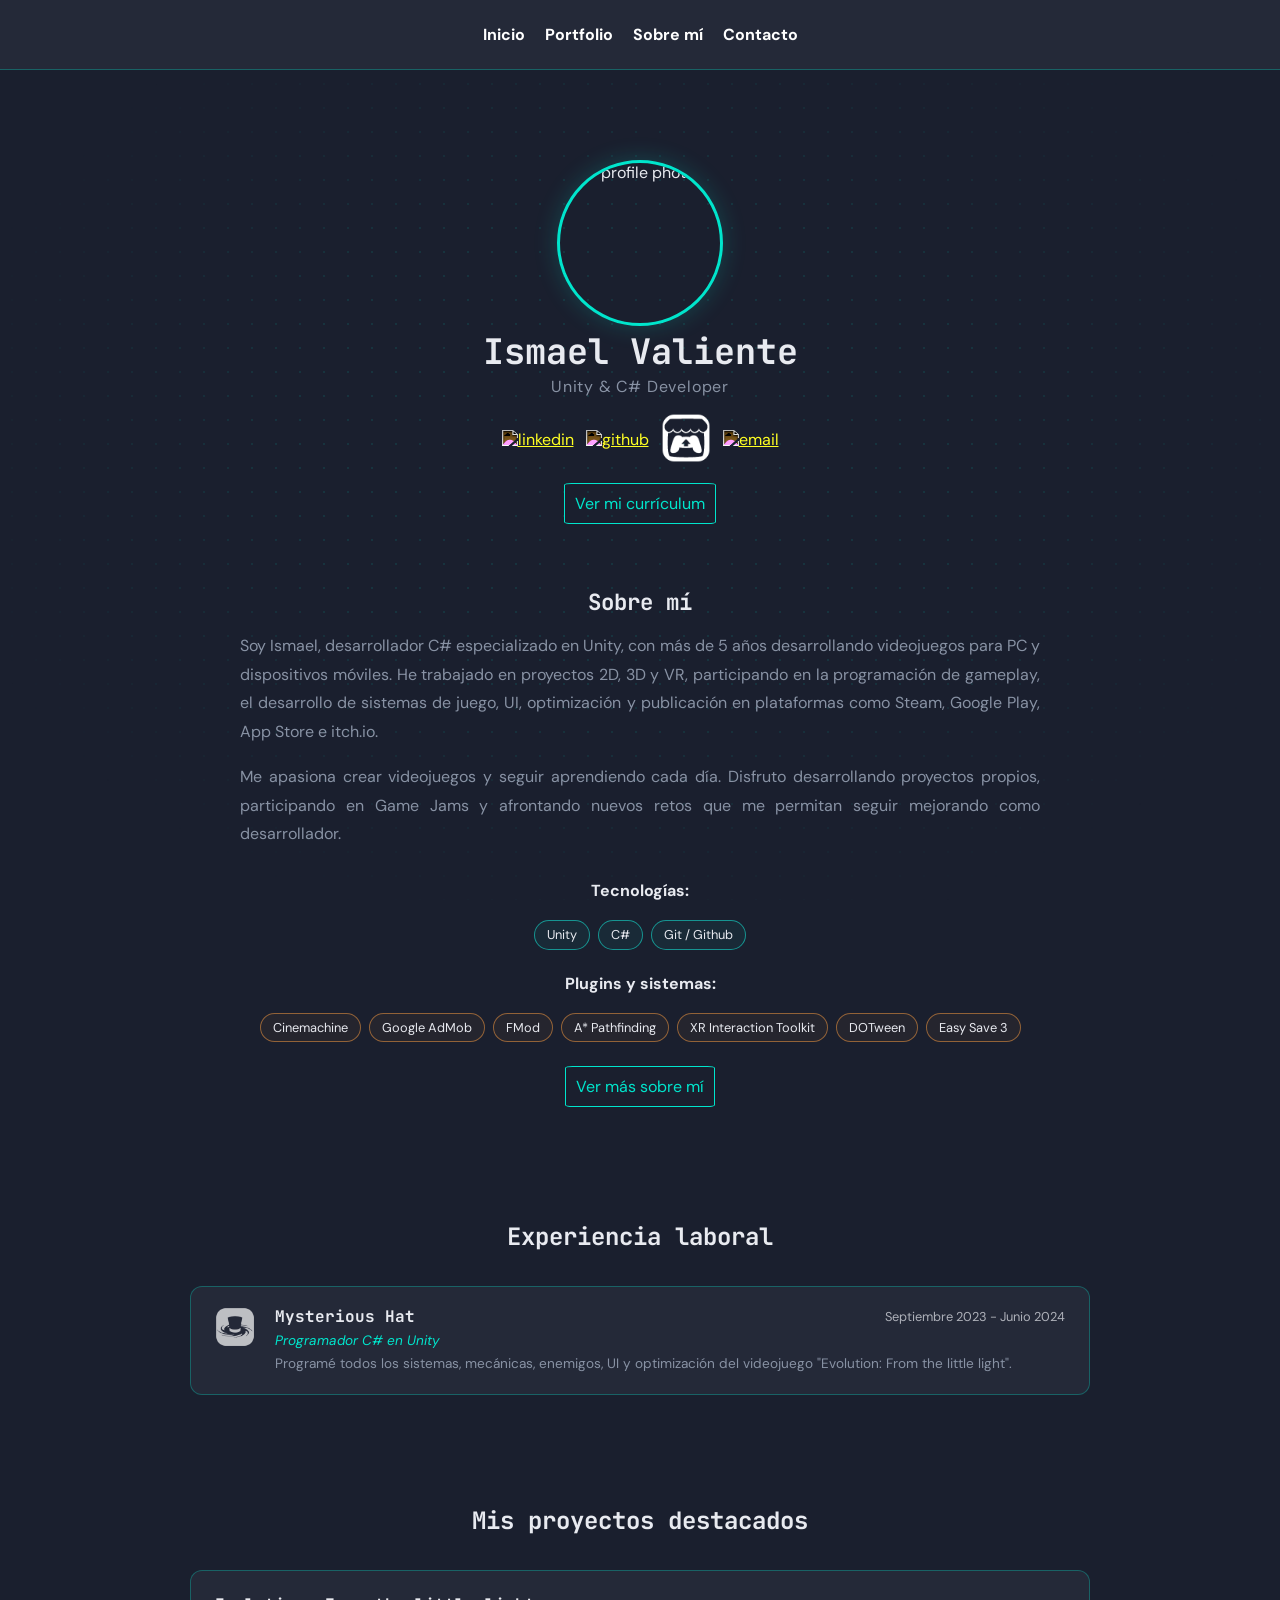
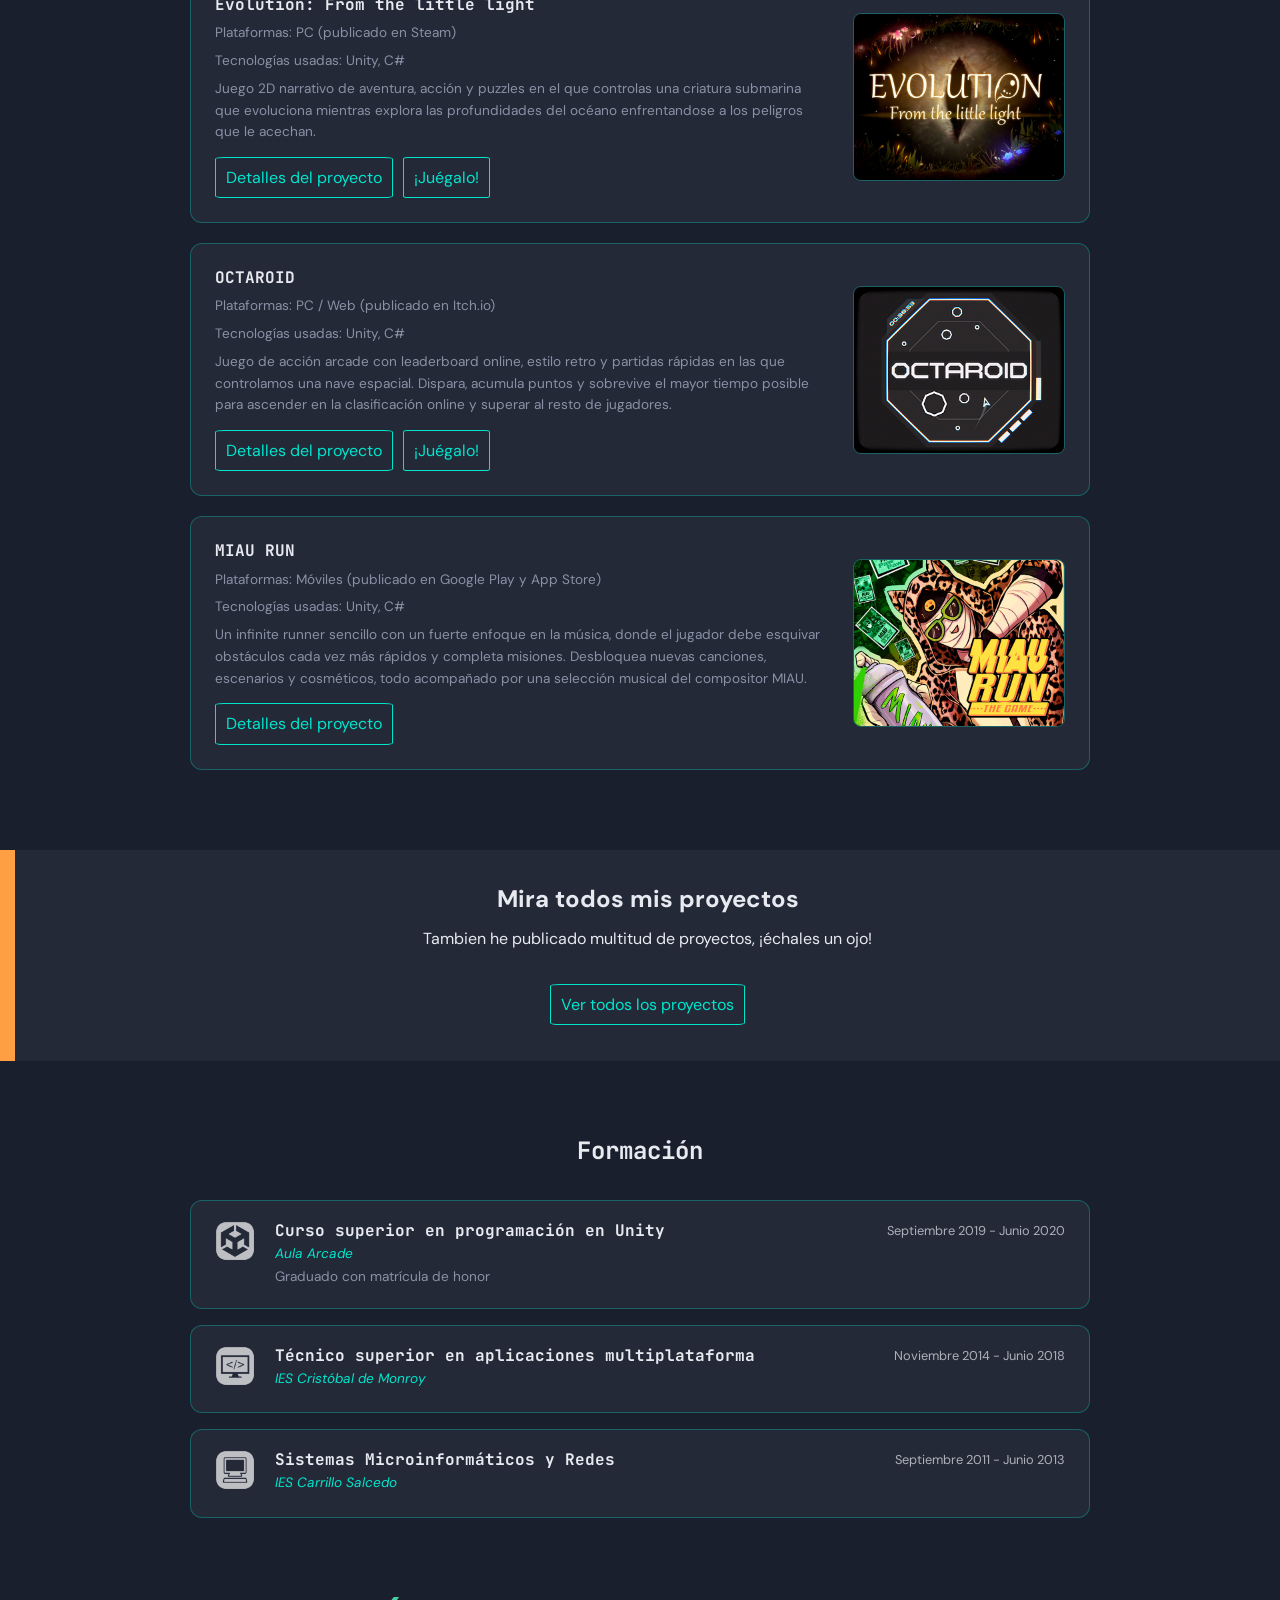
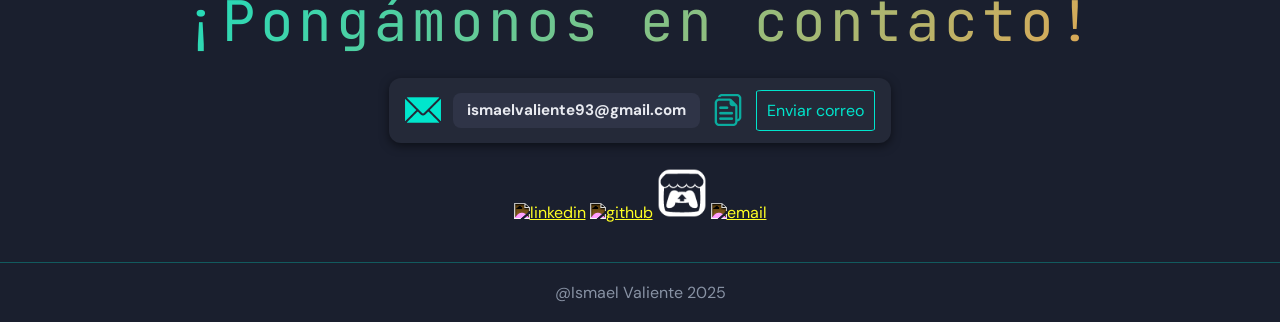
==== commit e8fea472: "CV PDF and links" ====
--- a/index.html
+++ b/index.html
@@ -63,7 +63,7 @@
             <a href="https://wolf-byte.itch.io/" target="_blank"><img class="logo" src="assets/itchio-icon.png" alt="itch.io"></a>
             <a href="mailto:ismaelvaliente93@gmail.com"><img class="logo" src="assets/email.png" alt="email"></a>
         </div>
-        <a href="assets/curriculum.pdf" target="_blank" class="button-outline">Ver mi currículum</a>
+        <a href="assets/CV Programador C# y Unity 2026 - Ismael Valiente Maldonado.pdf" target="_blank" class="button-outline">Ver mi currículum</a>
     </section>
 
     <!-- about me -->
--- a/custom-style.css
+++ b/custom-style.css
@@ -426,7 +426,6 @@
     height: 36px;
     object-fit: contain;
     flex-shrink: 0;
-    filter: invert(1) brightness(2);
 }
 
 /* Bloque con fondo ligeramente más claro donde va el email */
@@ -452,7 +451,6 @@
     object-fit: contain;
     cursor: pointer;
     flex-shrink: 0;
-    filter: invert(1) brightness(2);
     opacity: 0.7;
     transition: opacity 0.2s ease;
 }
@@ -509,7 +507,7 @@
 ========================= */
     .contact-section {
         text-align: center;
-        padding: 50px 20px 100px; /* <-- margen arriba y abajo de toda la sección */
+        padding: 10px 20px 40px; /* <-- margen arriba y abajo de toda la sección */
     }
 
     .contact-section .medium-spacing {
@@ -520,11 +518,11 @@
 
     .contact-email {
         margin-top: 0px;    /* <-- espacio arriba del bloque email */
-        margin-bottom: 0px; /* <-- espacio abajo del bloque email, antes de los iconos */
+        margin-bottom: 40px; /* <-- espacio entre el email y el footer */
     }
 
     .box-contact {
-        margin-top: 0px; /* <-- espacio arriba de los iconos */
+        margin-top: -35px; /* <-- espacio arriba de los iconos */
     }
 
     @media (max-width: 650px) {
